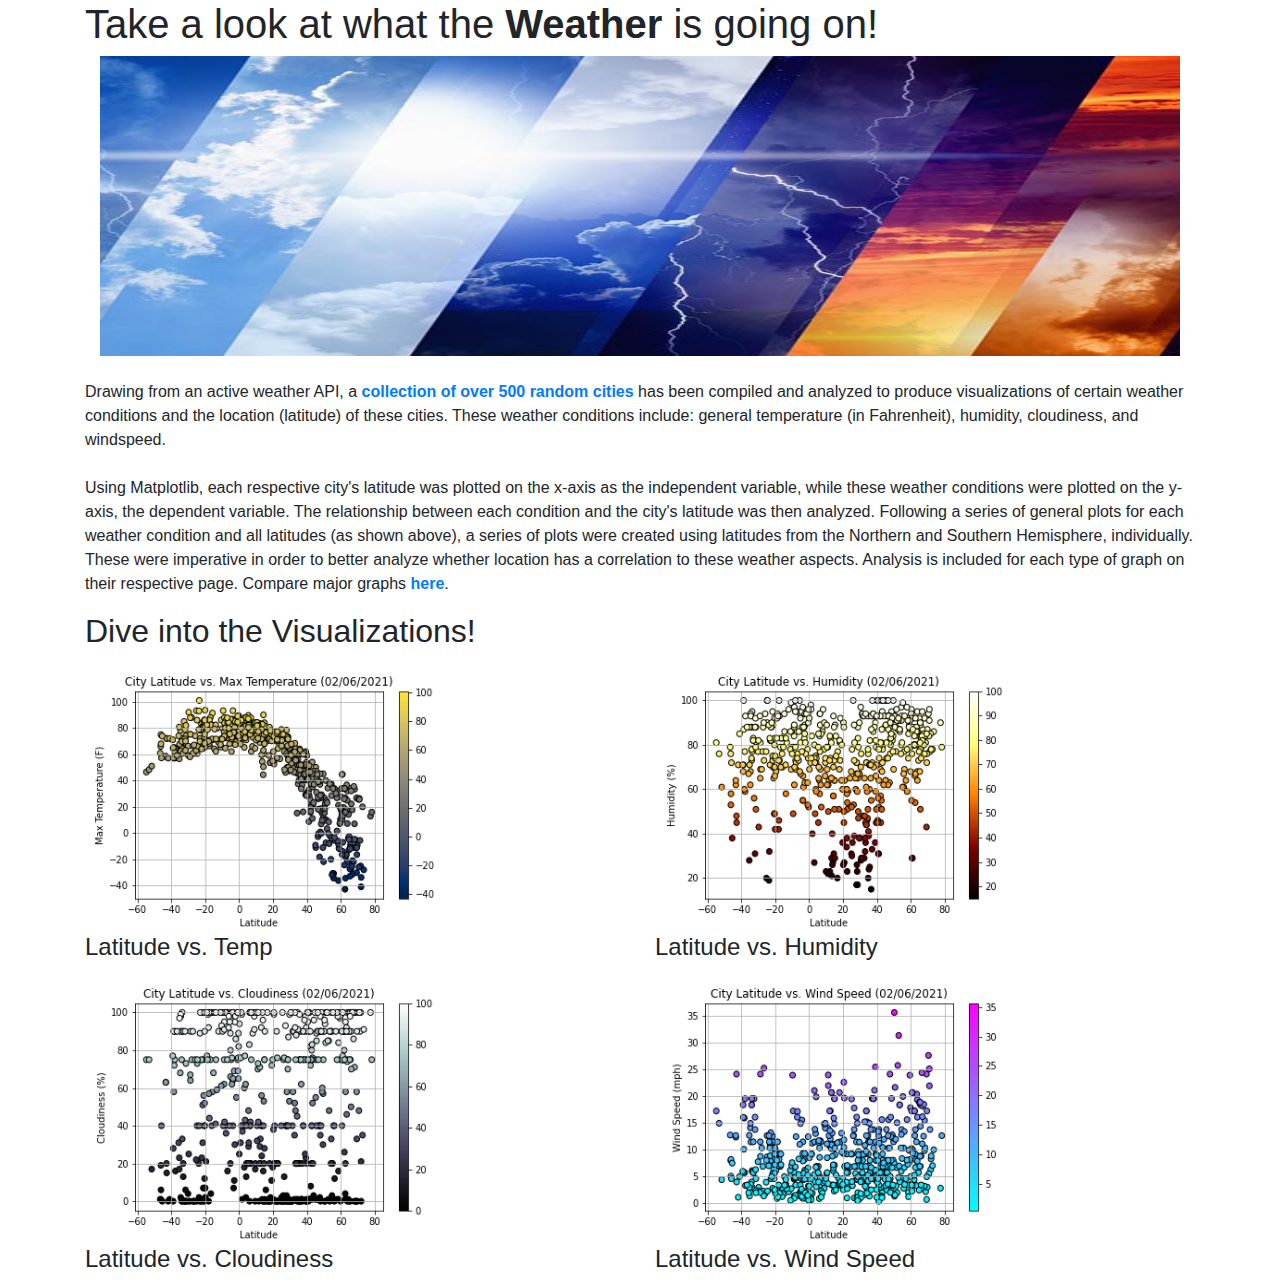
==== index.html @ 2630a7ca "editing" ====
<!DOCTYPE html>
<html lang="en-us">

<head>
  <meta charset="UTF-8">
  <title>Welcome!</title>
  <link rel="stylesheet" href="https://stackpath.bootstrapcdn.com/bootstrap/4.3.1/css/bootstrap.min.css" integrity="sha384-ggOyR0iXCbMQv3Xipma34MD+dH/1fQ784/j6cY/iJTQUOhcWr7x9JvoRxT2MZw1T" crossorigin="anonymous">
  <link rel="stylesheet" href="style.css">
</head>

<body>
<div class="container">
  <div class="row">
    <div class="col-md-12">
      <h1 class=header1 id=landing_page_header>Take a look at what the <strong>Weather</strong> is going on!</h1>
      <img class="col-md-12" id=weather_image src='Resources/weather.jpg' width=1000 height=300>
    </div>
  </div>

  <!--<div class="row">
    <div class="col-md-6">
      <img src='Visualizations/gen_graphs/lat_temp_plot.png'>
    </div>

    <div class="col-md-6">
      <img src='Visualizations/gen_graphs/lat_humidity_plot.png'>
    </div>

    <div class="col-md-6">
      <img src='Visualizations/gen_graphs/lat_cloudiness_plot.png'>
    </div>

    <div class="col-md-6">
      <img src='Visualizations/gen_graphs/lat_wind_speed_plot.png'>
    </div>
  </div> -->

    <div class="row">
      <div class="col-md-12">
          <p class=body id=landing_body> 
          <br>
          Drawing from an active weather API, a <a href = 'Assets/cities.html' target = '_blank'><strong> collection of over 500 random cities</strong></a> has been compiled and analyzed to produce visualizations of certain weather conditions and the location (latitude) of these cities. 
          These weather conditions include: general temperature (in Fahrenheit), humidity, cloudiness, and windspeed.
          <br>
          <br>
          Using Matplotlib, each respective city's latitude was plotted on the x-axis as the independent variable, while these weather conditions were plotted on the y-axis, the dependent variable.
          The relationship between each condition and the city's latitude was then analyzed.
          Following a series of general plots for each weather condition and all latitudes (as shown above), a series of plots were created using latitudes from the Northern and Southern Hemisphere, individually.
          These were imperative in order to better analyze whether location has a correlation to these weather aspects.
          Analysis is included for each type of graph on their respective page. 
          Compare major graphs <a href = 'Assets/all_figs.html' target = '_blank'><strong>here</strong></a>.
          </p> 
      </div>
    </div>

    <div class="row" id=grouped_graphs>
      <div class="col-md-12"> 
        <h2 class=header2 id=landing_into>Dive into the Visualizations!</h2>

    <div class="row">
      <div class="col-md-6" id=temp_image>
        <a href='Assets/temp.html' target = '_blank'> <img src='Visualizations/gen_graphs/lat_temp_plot.png' width="400" height="275"> </a>
        <h4>Latitude vs. Temp</h4>
      </div>
      <div class="col-md-6" id=hum_image>
        <a href='Assets/humidity.html' target = '_blank'> <img src='Visualizations/gen_graphs/lat_humidity_plot.png' width="400" height="275"> </a>
        <h4>Latitude vs. Humidity</h4>
      </div>
      <div class="col-md-6" id=cloud_image>
        <a href='Assets/cloudiness.html' target = '_blank'> <img src='Visualizations/gen_graphs/lat_cloudiness_plot.png' width="400" height="275"> </a>
        <h4>Latitude vs. Cloudiness</h4>
      </div>
      <div class="col-md-6" id=wind_image>
        <a href='Assets/wind_speed.html' target = '_blank'> <img src='Visualizations/gen_graphs/lat_wind_speed_plot.png' width="400" height="275"> </a>
        <h4>Latitude vs. Wind Speed</h4>
      </div>
    </div>
  
</body>

</html>
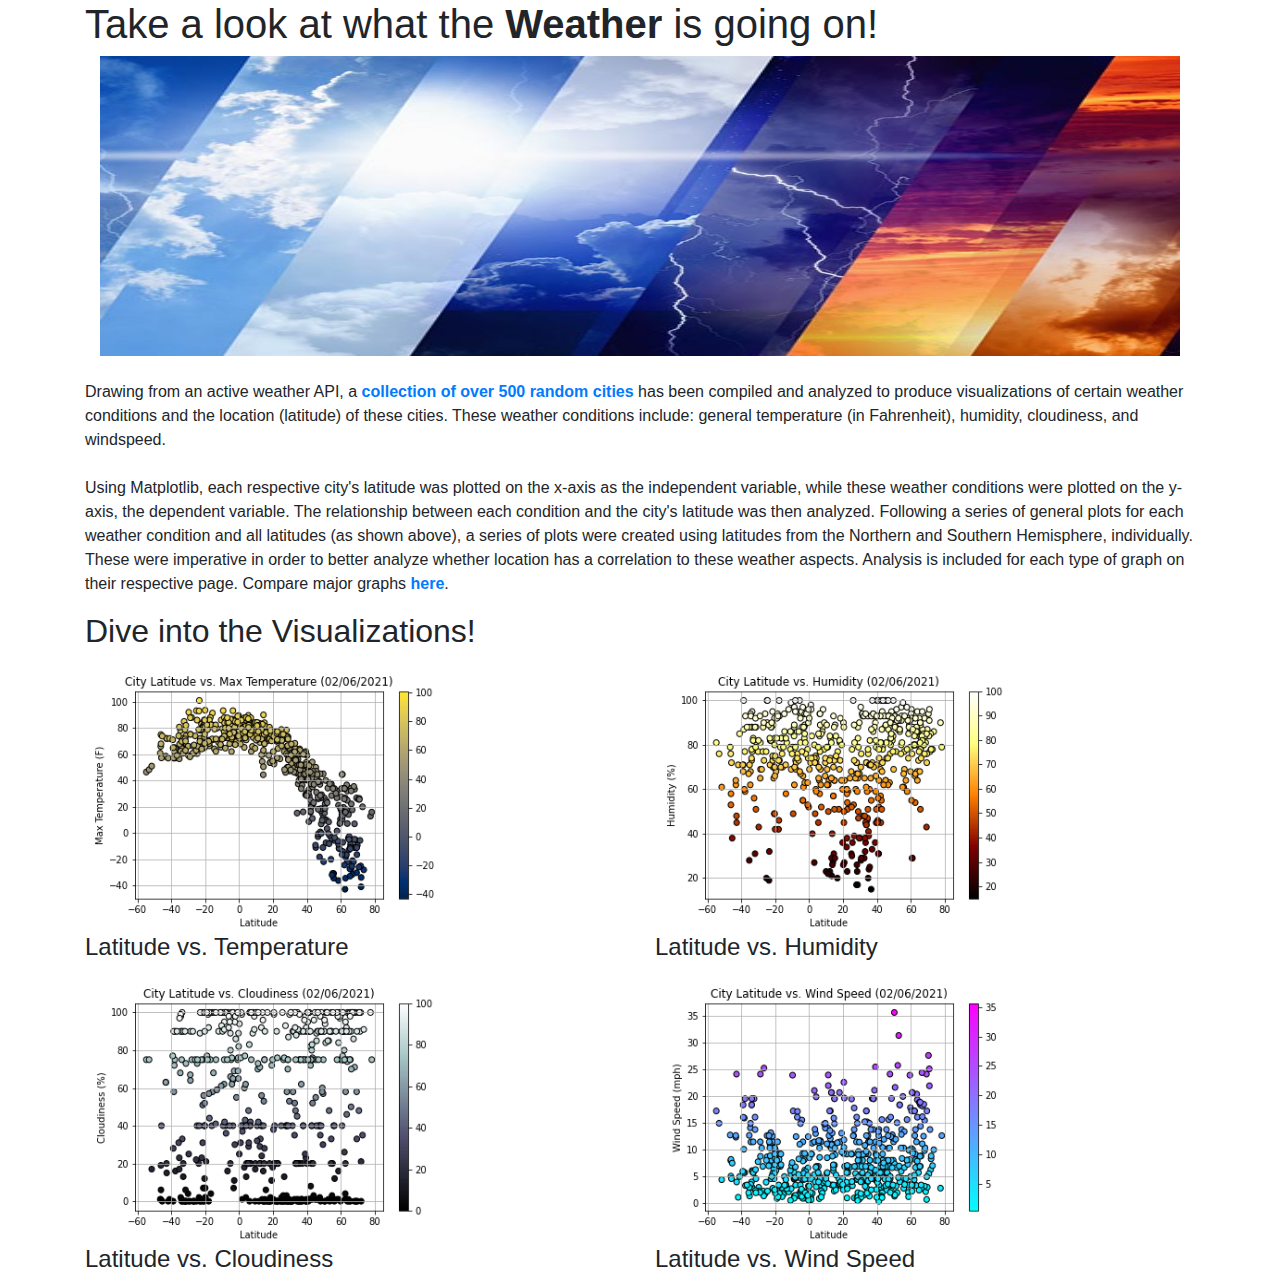
==== commit cef27f5d: "adding html data" ====
--- a/index.html
+++ b/index.html
@@ -60,7 +60,7 @@
     <div class="row">
       <div class="col-md-6" id=temp_image>
         <a href='Assets/temp.html' target = '_blank'> <img src='Visualizations/gen_graphs/lat_temp_plot.png' width="400" height="275"> </a>
-        <h4>Latitude vs. Temp</h4>
+        <h4>Latitude vs. Temperature</h4>
       </div>
       <div class="col-md-6" id=hum_image>
         <a href='Assets/humidity.html' target = '_blank'> <img src='Visualizations/gen_graphs/lat_humidity_plot.png' width="400" height="275"> </a>
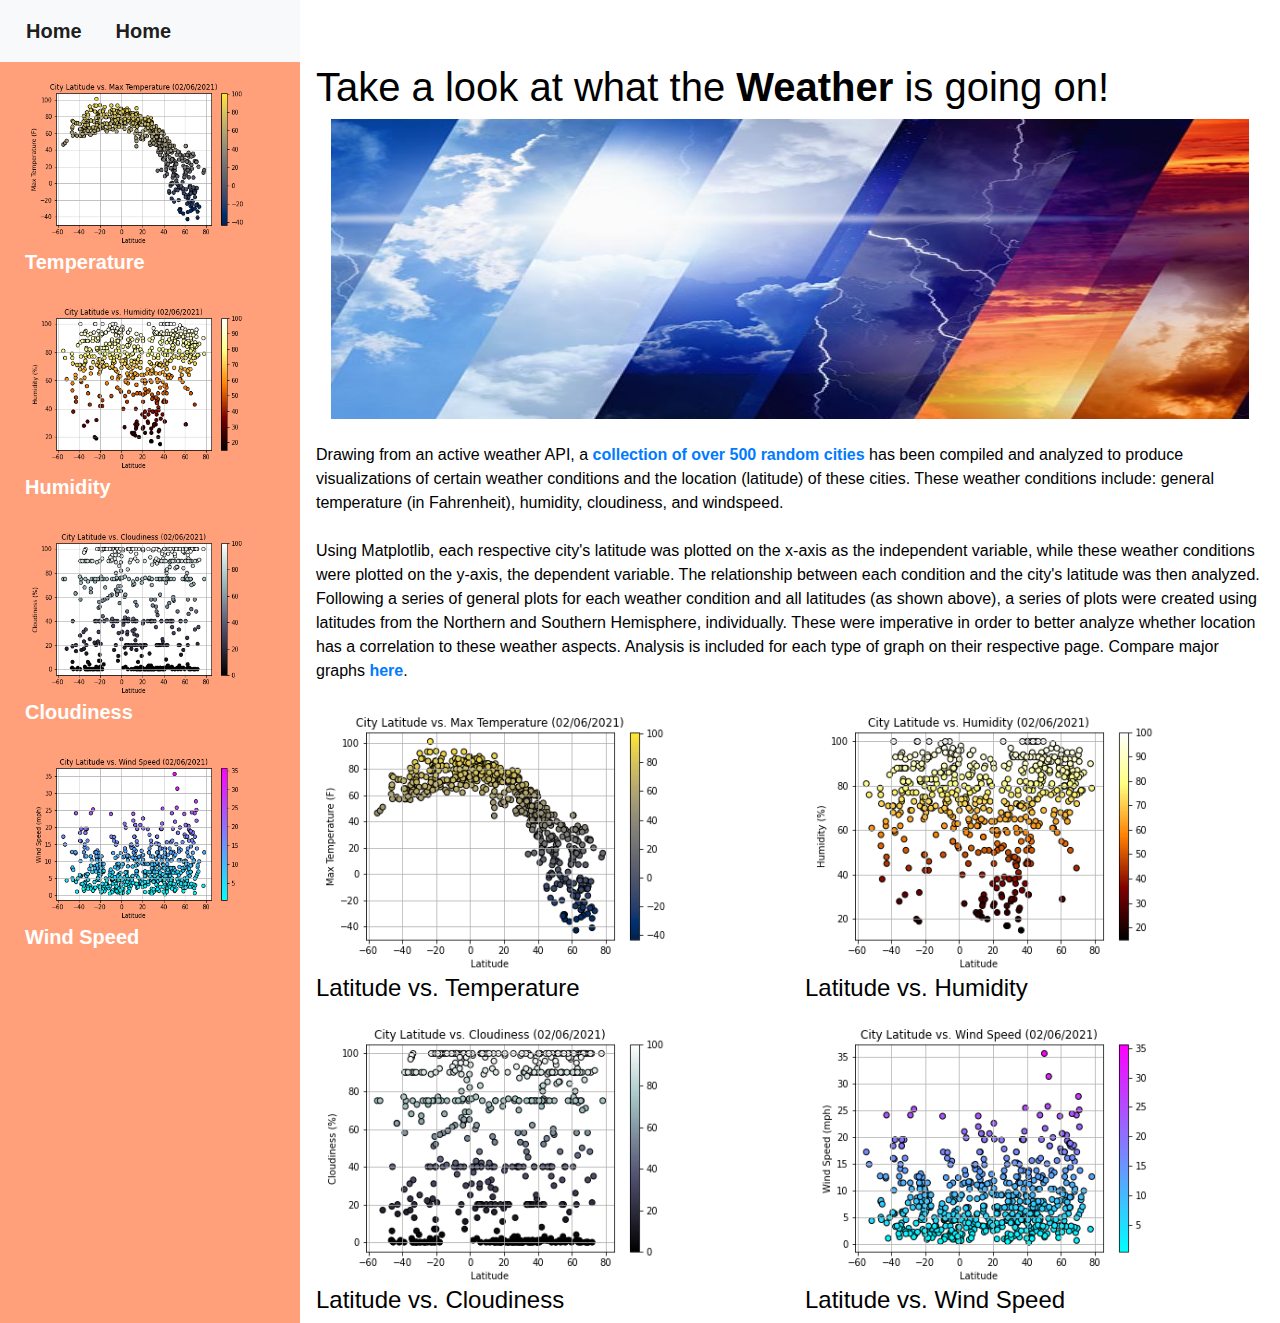
==== commit 9b3e9eda: "update" ====
--- a/index.html
+++ b/index.html
@@ -9,73 +9,106 @@
 </head>
 
 <body>
-<div class="container">
-  <div class="row">
-    <div class="col-md-12">
-      <h1 class=header1 id=landing_page_header>Take a look at what the <strong>Weather</strong> is going on!</h1>
-      <img class="col-md-12" id=weather_image src='Resources/weather.jpg' width=1000 height=300>
+  <nav class="navbar navbar-expand-lg navbar-light bg-light">
+    <a class="navbar-brand" href='index.html'>Home</a>
+    <button class="navbar-toggler" type="button" data-toggle="collapse" data-target="#navbarSupportedContent" aria-controls="navbarSupportedContent" aria-expanded="false" aria-label="Toggle navigation">
+      <span class="navbar-toggler-icon"></span>
+    </button>
+  
+    <div class="collapse navbar-collapse" id="navbarSupportedContent">
+      <ul class="navbar-nav mr-auto">
+        <li class="nav-item active">
+          <a class="nav-link" href="#">Home <span class="sr-only">(current)</span></a>
+        </li>
+        <li class="nav-item">
+          <a class="nav-link" href="#">Link</a>
+        </li>
+        <li class="nav-item dropdown">
+          <a class="nav-link dropdown-toggle" href="#" id="navbarDropdown" role="button" data-toggle="dropdown" aria-haspopup="true" aria-expanded="false">
+            Dropdown
+          </a>
+          <div class="dropdown-menu" aria-labelledby="navbarDropdown">
+            <a class="dropdown-item" href="#">Action</a>
+            <a class="dropdown-item" href="#">Another action</a>
+            <div class="dropdown-divider"></div>
+            <a class="dropdown-item" href="#">Something else here</a>
+          </div>
+        </li>
+        <li class="nav-item">
+          <a class="nav-link disabled" href="#">Disabled</a>
+        </li>
+      </ul>
     </div>
-  </div>
+  </nav>
 
-  <!--<div class="row">
-    <div class="col-md-6">
-      <img src='Visualizations/gen_graphs/lat_temp_plot.png'>
+  <nav class="sideBar">
+    <div class="col-md-3" id=temp_image>
+      <a href='Assets/temp.html'> <img src='Visualizations/gen_graphs/lat_temp_plot.png' width="250" height="175"> 
+      Temperature </a>
     </div>
+    <div class="col-md-3" id=hum_image>
+      <a href='Assets/humidity.html'> <img src='Visualizations/gen_graphs/lat_humidity_plot.png' width="250" height="175">
+      Humidity </a> 
+    </div>
+    <div class="col-md-3" id=cloud_image>
+      <a href='Assets/cloudiness.html'> <img src='Visualizations/gen_graphs/lat_cloudiness_plot.png' width="250" height="175">
+      Cloudiness </a>
+    </div>
+    <div class="col-md-3" id=wind_image>
+      <a href='Assets/wind_speed.html'> <img src='Visualizations/gen_graphs/lat_wind_speed_plot.png' width="250" height="175">
+      Wind Speed </a>
+      <br>
+      <br>
+    </div>
+  </nav>
 
-    <div class="col-md-6">
-      <img src='Visualizations/gen_graphs/lat_humidity_plot.png'>
-    </div>
+    <div class="content">
+      <div class='container'></div>
+      <div class="row">
+        <div class="col-md-12">
+          <h1 class=header1 id=landing_page_header>Take a look at what the <strong>Weather</strong> is going on!</h1>
+          <img class="col-md-12" id=weather_image src='Resources/weather.jpg' width=1000 height=300>
+        </div>
+      </div>
 
-    <div class="col-md-6">
-      <img src='Visualizations/gen_graphs/lat_cloudiness_plot.png'>
-    </div>
+        <div class="row">
+          <div class="col-md-12">
+              <p class=body id=landing_body> 
+              <br>
+              Drawing from an active weather API, a <a href = 'Assets/cities.html' target = '_blank'><strong> collection of over 500 random cities</strong></a> has been compiled and analyzed to produce visualizations of certain weather conditions and the location (latitude) of these cities. 
+              These weather conditions include: general temperature (in Fahrenheit), humidity, cloudiness, and windspeed.
+              <br>
+              <br>
+              Using Matplotlib, each respective city's latitude was plotted on the x-axis as the independent variable, while these weather conditions were plotted on the y-axis, the dependent variable.
+              The relationship between each condition and the city's latitude was then analyzed.
+              Following a series of general plots for each weather condition and all latitudes (as shown above), a series of plots were created using latitudes from the Northern and Southern Hemisphere, individually.
+              These were imperative in order to better analyze whether location has a correlation to these weather aspects.
+              Analysis is included for each type of graph on their respective page. 
+              Compare major graphs <a href = 'Assets/comparing_figs.html' target = '_blank'><strong>here</strong></a>.
+              </p> 
+          </div>
+        </div>
 
-    <div class="col-md-6">
-      <img src='Visualizations/gen_graphs/lat_wind_speed_plot.png'>
-    </div>
-  </div> -->
+        <div class="row">
+          <div class="col-md-6" id=temp_image>
+            <a href='Assets/temp.html' target = '_blank'> <img src='Visualizations/gen_graphs/lat_temp_plot.png' width="400" height="275"> </a>
+            <h4>Latitude vs. Temperature</h4>
+          </div>
+          <div class="col-md-6" id=hum_image>
+            <a href='Assets/humidity.html' target = '_blank'> <img src='Visualizations/gen_graphs/lat_humidity_plot.png' width="400" height="275"> </a>
+            <h4>Latitude vs. Humidity</h4>
+          </div>
+          <div class="col-md-6" id=cloud_image>
+            <a href='Assets/cloudiness.html' target = '_blank'> <img src='Visualizations/gen_graphs/lat_cloudiness_plot.png' width="400" height="275"> </a>
+            <h4>Latitude vs. Cloudiness</h4>
+          </div>
+          <div class="col-md-6" id=wind_image>
+            <a href='Assets/wind_speed.html' target = '_blank'> <img src='Visualizations/gen_graphs/lat_wind_speed_plot.png' width="400" height="275"> </a>
+            <h4>Latitude vs. Wind Speed</h4>
+          </div>
+        </div>
+      </div>
+        
+    </body>
 
-    <div class="row">
-      <div class="col-md-12">
-          <p class=body id=landing_body> 
-          <br>
-          Drawing from an active weather API, a <a href = 'Assets/cities.html' target = '_blank'><strong> collection of over 500 random cities</strong></a> has been compiled and analyzed to produce visualizations of certain weather conditions and the location (latitude) of these cities. 
-          These weather conditions include: general temperature (in Fahrenheit), humidity, cloudiness, and windspeed.
-          <br>
-          <br>
-          Using Matplotlib, each respective city's latitude was plotted on the x-axis as the independent variable, while these weather conditions were plotted on the y-axis, the dependent variable.
-          The relationship between each condition and the city's latitude was then analyzed.
-          Following a series of general plots for each weather condition and all latitudes (as shown above), a series of plots were created using latitudes from the Northern and Southern Hemisphere, individually.
-          These were imperative in order to better analyze whether location has a correlation to these weather aspects.
-          Analysis is included for each type of graph on their respective page. 
-          Compare major graphs <a href = 'Assets/all_figs.html' target = '_blank'><strong>here</strong></a>.
-          </p> 
-      </div>
-    </div>
-
-    <div class="row" id=grouped_graphs>
-      <div class="col-md-12"> 
-        <h2 class=header2 id=landing_into>Dive into the Visualizations!</h2>
-
-    <div class="row">
-      <div class="col-md-6" id=temp_image>
-        <a href='Assets/temp.html' target = '_blank'> <img src='Visualizations/gen_graphs/lat_temp_plot.png' width="400" height="275"> </a>
-        <h4>Latitude vs. Temperature</h4>
-      </div>
-      <div class="col-md-6" id=hum_image>
-        <a href='Assets/humidity.html' target = '_blank'> <img src='Visualizations/gen_graphs/lat_humidity_plot.png' width="400" height="275"> </a>
-        <h4>Latitude vs. Humidity</h4>
-      </div>
-      <div class="col-md-6" id=cloud_image>
-        <a href='Assets/cloudiness.html' target = '_blank'> <img src='Visualizations/gen_graphs/lat_cloudiness_plot.png' width="400" height="275"> </a>
-        <h4>Latitude vs. Cloudiness</h4>
-      </div>
-      <div class="col-md-6" id=wind_image>
-        <a href='Assets/wind_speed.html' target = '_blank'> <img src='Visualizations/gen_graphs/lat_wind_speed_plot.png' width="400" height="275"> </a>
-        <h4>Latitude vs. Wind Speed</h4>
-      </div>
-    </div>
-  
-</body>
-
-</html>+    </html>--- a/style.css
+++ b/style.css
@@ -0,0 +1,53 @@
+body {
+    margin: 0;
+    background-color:rgb(255, 255, 255);
+    color:black;
+ }
+
+ div.container = {
+     background-color:rgb(255,255,255)
+ }
+ nav {
+    margin: 0;
+    padding: 0;
+    width: 300px;
+    background-color:lightsalmon;
+    position: fixed;
+    height: 300%;
+    overflow: auto;
+ }
+ nav a {
+    display:block;
+    color: rgb(255, 255, 255);
+    font-weight: bolder;
+    font-size: 20px;
+    padding: 10px;
+    text-decoration:cornsilk;
+    width: 300px;
+    margin: center;
+ }
+ nav a.selected {
+    background-color:lightcoral;
+    color: rgb(255, 255, 255);
+    width: 300px
+ }
+ nav a:hover:not(.selected) {
+    background-color:lightpink;
+    color: cornsilk;
+    width: 150px
+ }
+ div.content {
+    margin-left: 300px;
+    padding: 1px 16px;
+    height: 1000px;
+ }
+ @media screen and (max-width: 700px) {
+ nav {
+    width: 100%;
+    height: auto;
+    position:relative;
+ }
+ nav a {float: left;}
+ div.content {margin: 0;
+}
+ }
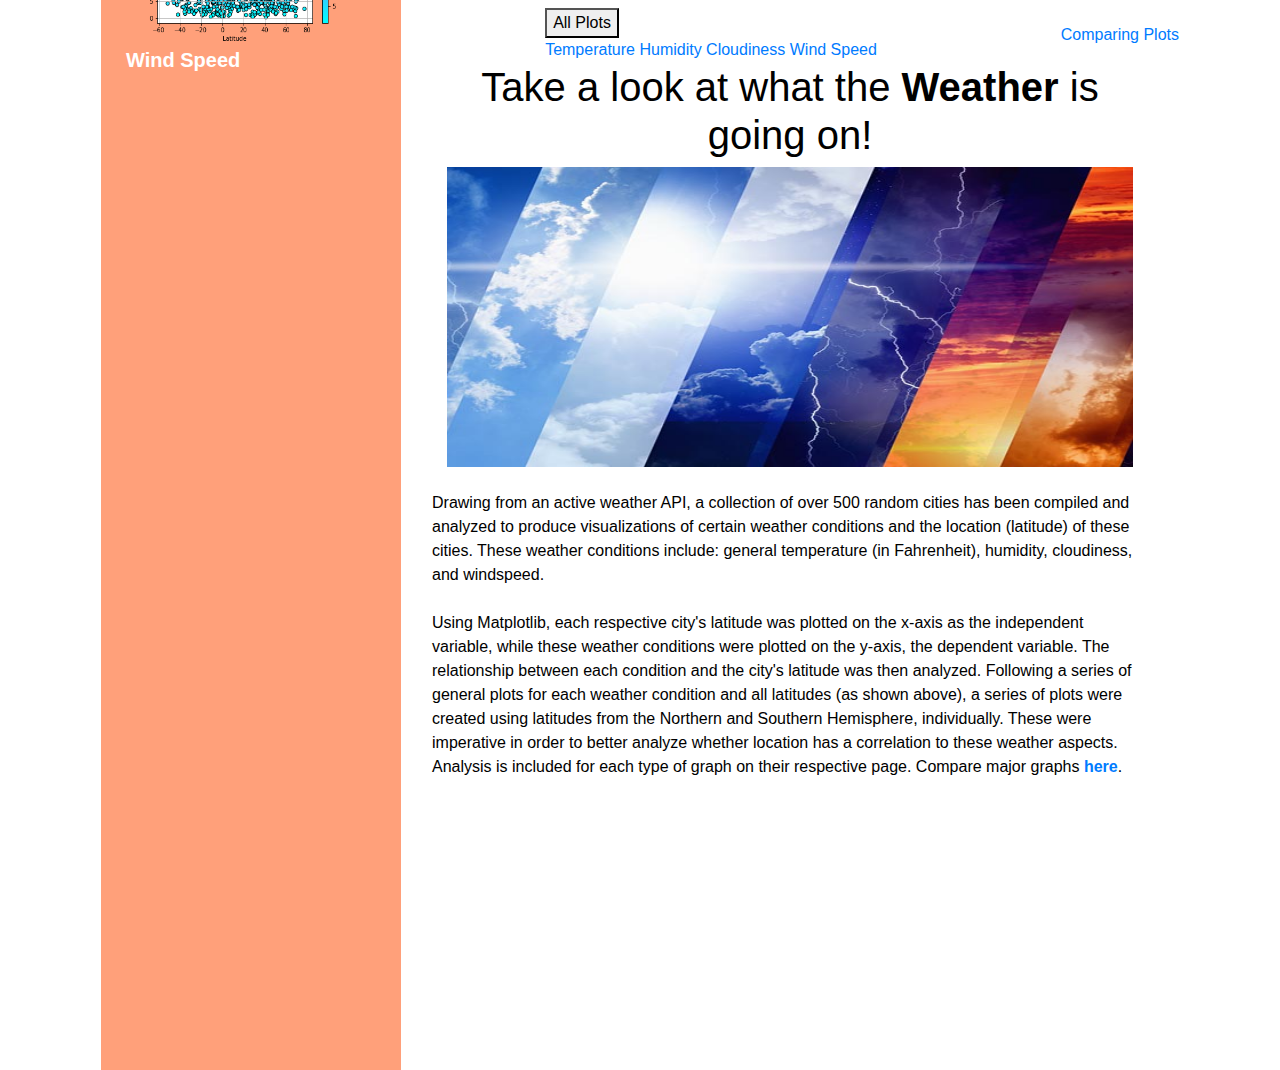
==== commit 3f09ca63: "still having trouble" ====
--- a/index.html
+++ b/index.html
@@ -8,74 +8,54 @@
   <link rel="stylesheet" href="style.css">
 </head>
 
-<body>
-  <nav class="navbar navbar-expand-lg navbar-light bg-light">
-    <a class="navbar-brand" href='index.html'>Home</a>
-    <button class="navbar-toggler" type="button" data-toggle="collapse" data-target="#navbarSupportedContent" aria-controls="navbarSupportedContent" aria-expanded="false" aria-label="Toggle navigation">
-      <span class="navbar-toggler-icon"></span>
-    </button>
-  
-    <div class="collapse navbar-collapse" id="navbarSupportedContent">
-      <ul class="navbar-nav mr-auto">
-        <li class="nav-item active">
-          <a class="nav-link" href="#">Home <span class="sr-only">(current)</span></a>
-        </li>
-        <li class="nav-item">
-          <a class="nav-link" href="#">Link</a>
-        </li>
-        <li class="nav-item dropdown">
-          <a class="nav-link dropdown-toggle" href="#" id="navbarDropdown" role="button" data-toggle="dropdown" aria-haspopup="true" aria-expanded="false">
-            Dropdown
-          </a>
-          <div class="dropdown-menu" aria-labelledby="navbarDropdown">
-            <a class="dropdown-item" href="#">Action</a>
-            <a class="dropdown-item" href="#">Another action</a>
-            <div class="dropdown-divider"></div>
-            <a class="dropdown-item" href="#">Something else here</a>
-          </div>
-        </li>
-        <li class="nav-item">
-          <a class="nav-link disabled" href="#">Disabled</a>
-        </li>
-      </ul>
+<div class="container">
+  <div class="navbar">
+    <a href="#home">Home</a>
+    <a href="#news">Data</a>
+    <div class="dropdown">
+      <button class="dropbtn">All Plots
+        <i class="fa fa-caret-down"></i>
+      </button>
+      <div class="dropdown-content">
+        <a href="#">Temperature</a>
+        <a href="#">Humidity</a>
+        <a href="#">Cloudiness</a>
+        <a href="#">Wind Speed</a>
+      </class>
     </div>
-  </nav>
+  </div>
+  <a href="#news">Comparing Plots</a>
 
-  <nav class="sideBar">
-    <div class="col-md-3" id=temp_image>
-      <a href='Assets/temp.html'> <img src='Visualizations/gen_graphs/lat_temp_plot.png' width="250" height="175"> 
-      Temperature </a>
-    </div>
-    <div class="col-md-3" id=hum_image>
-      <a href='Assets/humidity.html'> <img src='Visualizations/gen_graphs/lat_humidity_plot.png' width="250" height="175">
-      Humidity </a> 
-    </div>
-    <div class="col-md-3" id=cloud_image>
-      <a href='Assets/cloudiness.html'> <img src='Visualizations/gen_graphs/lat_cloudiness_plot.png' width="250" height="175">
-      Cloudiness </a>
-    </div>
-    <div class="col-md-3" id=wind_image>
-      <a href='Assets/wind_speed.html'> <img src='Visualizations/gen_graphs/lat_wind_speed_plot.png' width="250" height="175">
-      Wind Speed </a>
-      <br>
-      <br>
-    </div>
-  </nav>
+      <nav class="sideBar">
+        <div class="col-md-2" id=temp_image>
+          <a href='Assets/temp.html'> <img src='Visualizations/gen_graphs/lat_temp_plot.png' width="250" height="175"> 
+          Temperature </a>
+        </div>
+        <div class="col-md-2" id=hum_image>
+          <a href='Assets/humidity.html'> <img src='Visualizations/gen_graphs/lat_humidity_plot.png' width="250" height="175">
+          Humidity </a> 
+        </div>
+        <div class="col-md-2" id=cloud_image>
+          <a href='Assets/cloudiness.html'> <img src='Visualizations/gen_graphs/lat_cloudiness_plot.png' width="250" height="175">
+          Cloudiness </a>
+        </div>
+        <div class="col-md-2" id=wind_image>
+          <a href='Assets/wind_speed.html'> <img src='Visualizations/gen_graphs/lat_wind_speed_plot.png' width="250" height="175">
+          Wind Speed </a>
+        </div>
+      </nav>
 
-    <div class="content">
-      <div class='container'></div>
-      <div class="row">
+      <div class='content'>
         <div class="col-md-12">
-          <h1 class=header1 id=landing_page_header>Take a look at what the <strong>Weather</strong> is going on!</h1>
+          <h1 class=header1 id=landing_page_header><center>Take a look at what the <strong>Weather</strong> is going on!</center></h1>
           <img class="col-md-12" id=weather_image src='Resources/weather.jpg' width=1000 height=300>
-        </div>
-      </div>
+        
 
         <div class="row">
           <div class="col-md-12">
               <p class=body id=landing_body> 
               <br>
-              Drawing from an active weather API, a <a href = 'Assets/cities.html' target = '_blank'><strong> collection of over 500 random cities</strong></a> has been compiled and analyzed to produce visualizations of certain weather conditions and the location (latitude) of these cities. 
+              Drawing from an active weather API, a collection of over 500 random cities has been compiled and analyzed to produce visualizations of certain weather conditions and the location (latitude) of these cities. 
               These weather conditions include: general temperature (in Fahrenheit), humidity, cloudiness, and windspeed.
               <br>
               <br>
@@ -88,26 +68,8 @@
               </p> 
           </div>
         </div>
-
-        <div class="row">
-          <div class="col-md-6" id=temp_image>
-            <a href='Assets/temp.html' target = '_blank'> <img src='Visualizations/gen_graphs/lat_temp_plot.png' width="400" height="275"> </a>
-            <h4>Latitude vs. Temperature</h4>
-          </div>
-          <div class="col-md-6" id=hum_image>
-            <a href='Assets/humidity.html' target = '_blank'> <img src='Visualizations/gen_graphs/lat_humidity_plot.png' width="400" height="275"> </a>
-            <h4>Latitude vs. Humidity</h4>
-          </div>
-          <div class="col-md-6" id=cloud_image>
-            <a href='Assets/cloudiness.html' target = '_blank'> <img src='Visualizations/gen_graphs/lat_cloudiness_plot.png' width="400" height="275"> </a>
-            <h4>Latitude vs. Cloudiness</h4>
-          </div>
-          <div class="col-md-6" id=wind_image>
-            <a href='Assets/wind_speed.html' target = '_blank'> <img src='Visualizations/gen_graphs/lat_wind_speed_plot.png' width="400" height="275"> </a>
-            <h4>Latitude vs. Wind Speed</h4>
-          </div>
-        </div>
       </div>
+    </div>
         
     </body>
 
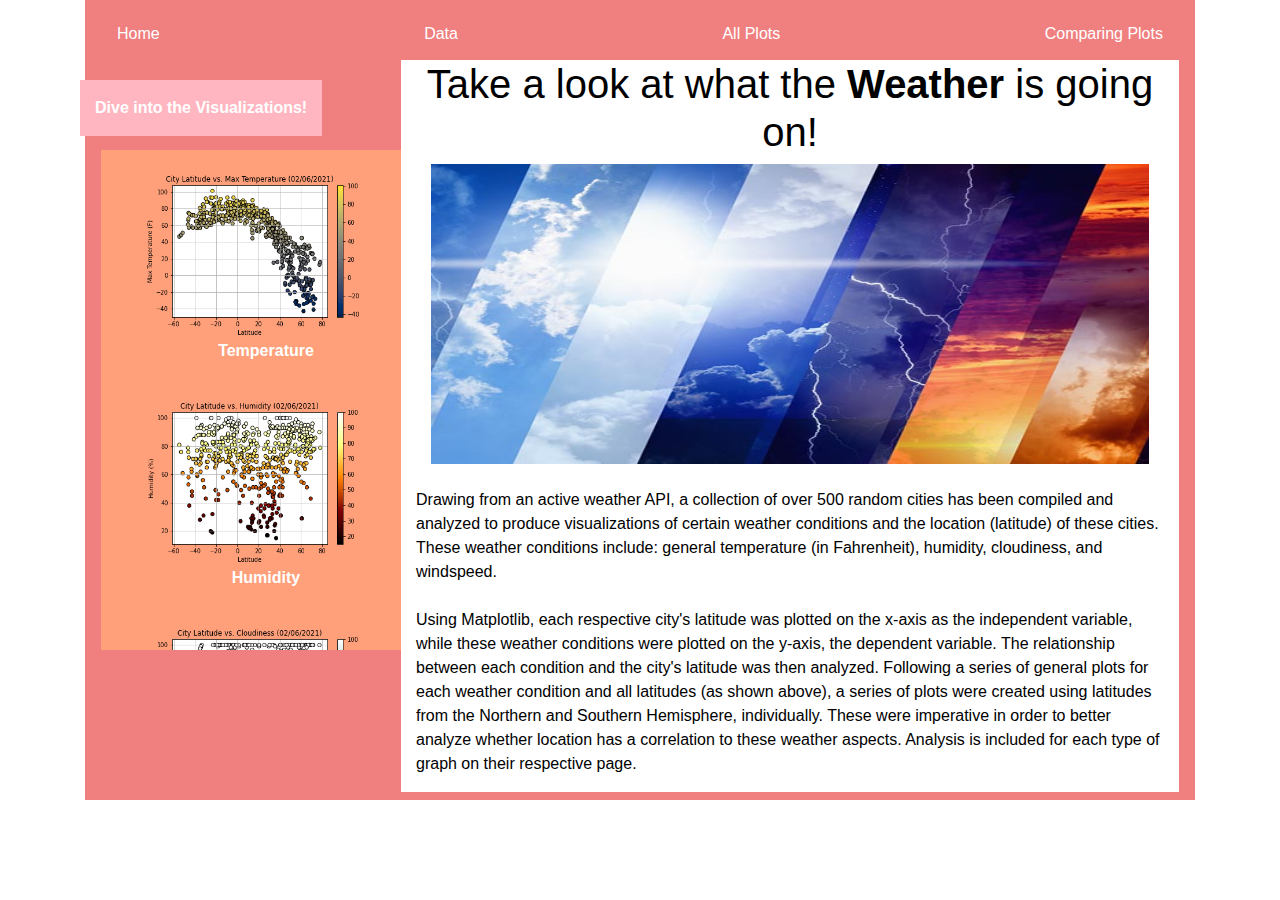
==== commit 146aa646: "finished cities and index" ====
--- a/index.html
+++ b/index.html
@@ -10,36 +10,42 @@
 
 <div class="container">
   <div class="navbar">
-    <a href="#home">Home</a>
-    <a href="#news">Data</a>
+    <a href="index.html">Home</a>
+    <a href="Assets/cities.html">Data</a>
     <div class="dropdown">
       <button class="dropbtn">All Plots
         <i class="fa fa-caret-down"></i>
       </button>
       <div class="dropdown-content">
-        <a href="#">Temperature</a>
-        <a href="#">Humidity</a>
-        <a href="#">Cloudiness</a>
-        <a href="#">Wind Speed</a>
+        <a href="Assets/temp.html">Temperature</a>
+        <a href="Assets/humidity.html">Humidity</a>
+        <a href="Assets/cloudiness.html">Cloudiness</a>
+        <a href="Assets/wind_speed.html">Wind Speed</a>
       </class>
     </div>
   </div>
-  <a href="#news">Comparing Plots</a>
+  <a href="Assets/comparing_figs.html">Comparing Plots</a>
 
+  <body>
+    <div class='container2'>
+      <div class='col-md-12'>
+        <p><strong><center>Dive into the Visualizations!</center></strong></p>
+      </div>
+    </div>
       <nav class="sideBar">
-        <div class="col-md-2" id=temp_image>
+        <div class="col-md-6" id=temp_image>
           <a href='Assets/temp.html'> <img src='Visualizations/gen_graphs/lat_temp_plot.png' width="250" height="175"> 
           Temperature </a>
         </div>
-        <div class="col-md-2" id=hum_image>
+        <div class="col-md-6" id=hum_image>
           <a href='Assets/humidity.html'> <img src='Visualizations/gen_graphs/lat_humidity_plot.png' width="250" height="175">
           Humidity </a> 
         </div>
-        <div class="col-md-2" id=cloud_image>
+        <div class="col-md-6" id=cloud_image>
           <a href='Assets/cloudiness.html'> <img src='Visualizations/gen_graphs/lat_cloudiness_plot.png' width="250" height="175">
           Cloudiness </a>
         </div>
-        <div class="col-md-2" id=wind_image>
+        <div class="col-md-6" id=wind_image>
           <a href='Assets/wind_speed.html'> <img src='Visualizations/gen_graphs/lat_wind_speed_plot.png' width="250" height="175">
           Wind Speed </a>
         </div>
@@ -63,8 +69,7 @@
               The relationship between each condition and the city's latitude was then analyzed.
               Following a series of general plots for each weather condition and all latitudes (as shown above), a series of plots were created using latitudes from the Northern and Southern Hemisphere, individually.
               These were imperative in order to better analyze whether location has a correlation to these weather aspects.
-              Analysis is included for each type of graph on their respective page. 
-              Compare major graphs <a href = 'Assets/comparing_figs.html' target = '_blank'><strong>here</strong></a>.
+              Analysis is included for each type of graph on their respective page.
               </p> 
           </div>
         </div>
--- a/style.css
+++ b/style.css
@@ -2,18 +2,39 @@
     margin: 0;
     background-color:rgb(255, 255, 255);
     color:black;
+    width: 100%
  }
 
- div.container = {
-     background-color:rgb(255,255,255)
+ div.container2{
+     color:white;
+     background-color:lightpink;
+     position:fixed; 
+     left:80px; 
+     top:80px
+     }
+
+ div.container {
+     background-color:rgb(255,255,255);
+     width: 500%
  }
+nav.sidebar{
+    height:300px;
+    top: 70px
+}
+
+ nav.navbar {
+    background-color:transparent;
+    color:rgb(255, 255, 255);
+    height: 100%;
+    position: relative;}
+
  nav {
     margin: 0;
     padding: 0;
     width: 300px;
     background-color:lightsalmon;
-    position: fixed;
-    height: 300%;
+    position:fixed;
+    height: 500px;
     overflow: auto;
  }
  nav a {
@@ -24,7 +45,7 @@
     padding: 10px;
     text-decoration:cornsilk;
     width: 300px;
-    margin: center;
+    margin: center
  }
  nav a.selected {
     background-color:lightcoral;
@@ -38,10 +59,12 @@
  }
  div.content {
     margin-left: 300px;
-    padding: 1px 16px;
-    height: 1000px;
+    padding: 0px 0px;
+    height: 100%;
+    width: 300;
+    background-color: white;
  }
- @media screen and (max-width: 700px) {
+ @media screen and (max-width: 950px) {
  nav {
     width: 100%;
     height: auto;
@@ -49,5 +72,115 @@
  }
  nav a {float: left;}
  div.content {margin: 0;
+    width:100%
 }
  }
+
+/* Navbar container */
+.navbar {
+    overflow: hidden;
+    background-color:lightcoral;
+    font-family: Arial;
+  }
+  
+  /* Links inside the navbar */
+  .navbar a {
+    float: left;
+    font-size: 16px;
+    color: white;
+    text-align: center;
+    padding: 14px 16px;
+    text-decoration: cornsilk;
+  }
+  
+  /* The dropdown container */
+  .dropdown {
+    float: left;
+    overflow:initial;
+  }
+  
+  /* Dropdown button */
+  .dropdown .dropbtn {
+    font-size: 16px;
+    border: none;
+    outline: none;
+    color: white;
+    padding: 14px 16px;
+    background-color: inherit;
+    font-family: inherit; /* Important for vertical align on mobile phones */
+    margin: 0; /* Important for vertical align on mobile phones */
+  }
+  
+  .navbar a:hover, .dropdown:hover .dropbtn {
+    background-color:lightpink;
+  }
+  
+  /* Dropdown content (hidden by default) */
+  .dropdown-content {
+    display: none;
+    position: absolute;
+    background-color: #f9f9f9;
+    min-width: 160px;
+    box-shadow: 0px 8px 16px 0px rgba(0,0,0,0.2);
+    z-index: 1;
+  }
+  
+  /* Links inside the dropdown */
+  .dropdown-content a {
+    float: none;
+    color: black;
+    padding: 12px 16px;
+    text-decoration: none;
+    display: block;
+    text-align: left;
+  }
+  
+  /* Add a grey background color to dropdown links on hover */
+  .dropdown-content a:hover {
+    background-color: #ddd;
+  }
+  
+  /* Show the dropdown menu on hover */
+  .dropdown:hover .dropdown-content {
+    display: block;
+  }
+
+  @media (max-width: 700px) {
+    .navbar-header {
+        float: none;
+    }
+    .navbar-left,.navbar-right {
+        float: none !important;
+    }
+    .navbar-toggle {
+        display: block;
+    }
+    .navbar-collapse {
+        border-top: 1px solid transparent;
+        box-shadow: inset 0 1px 0 rgba(255,255,255,0.1);
+    }
+    .navbar-fixed-top {
+        top: 0;
+        border-width: 0 0 1px;
+    }
+    .navbar-collapse.collapse {
+        display: none!important;
+    }
+    .navbar-nav {
+        float: none!important;
+        margin-top: 7.5px;
+    }
+    .navbar-nav>li {
+        float: none;
+    }
+    .navbar-nav>li>a {
+        padding-top: 10px;
+        padding-bottom: 10px;
+    }
+    .collapse.in{
+        display:block !important;
+    }
+  }
+ 
+ 
+ 
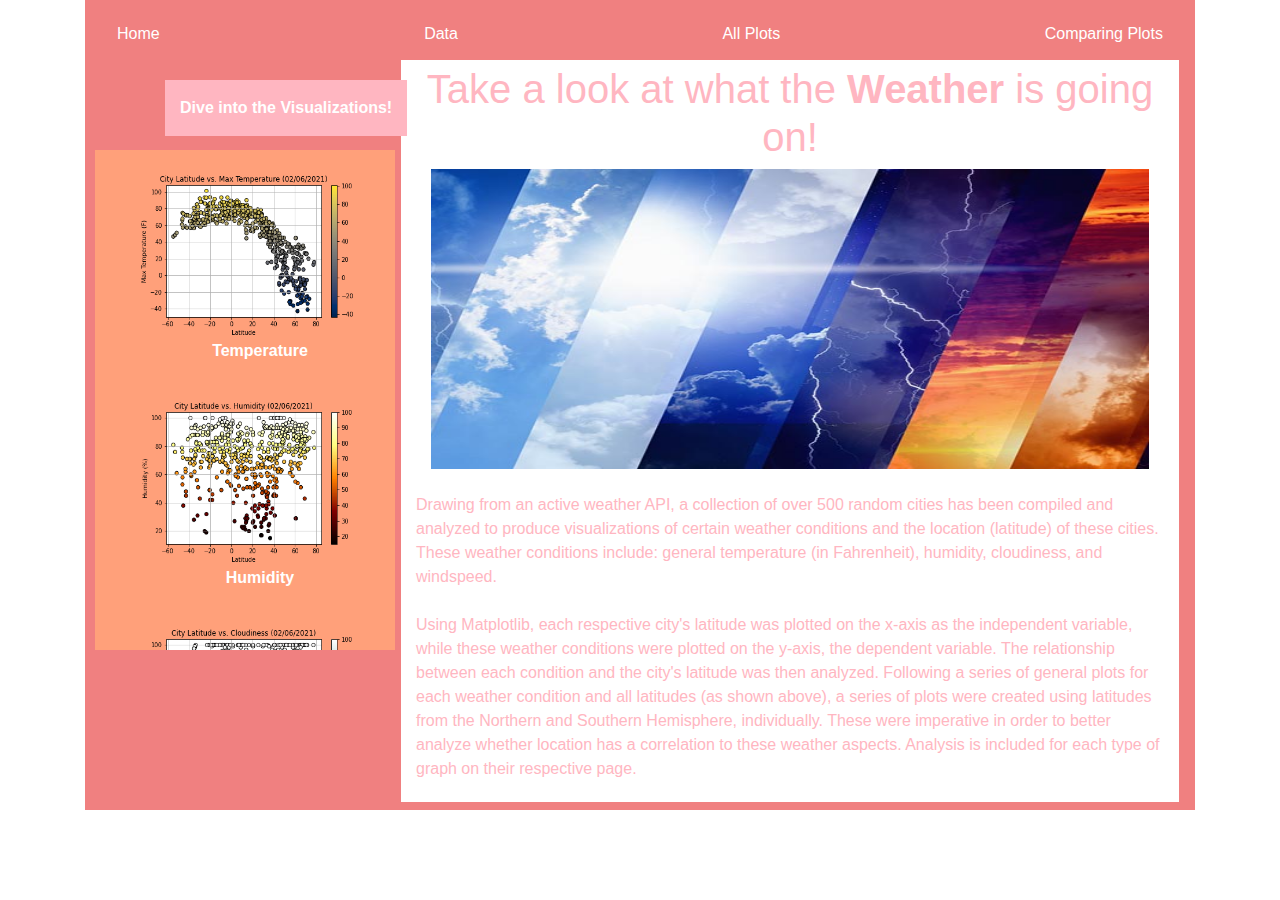
==== commit 26a5327f: "update" ====
--- a/index.html
+++ b/index.html
@@ -32,6 +32,8 @@
         <p><strong><center>Dive into the Visualizations!</center></strong></p>
       </div>
     </div>
+
+    <div class="side_container">
       <nav class="sideBar">
         <div class="col-md-6" id=temp_image>
           <a href='Assets/temp.html'> <img src='Visualizations/gen_graphs/lat_temp_plot.png' width="250" height="175"> 
@@ -50,6 +52,7 @@
           Wind Speed </a>
         </div>
       </nav>
+      </div>
 
       <div class='content'>
         <div class="col-md-12">
--- a/style.css
+++ b/style.css
@@ -1,32 +1,47 @@
 body {
     margin: 0;
     background-color:rgb(255, 255, 255);
-    color:black;
-    width: 100%
+    color:lightpink;
+    width: 100%;
+    font-family:Arial, Helvetica, sans-serif
  }
 
  div.container2{
      color:white;
-     background-color:lightpink;
-     position:fixed; 
+     background-color:lightpink; 
+     position:absolute;
      left:80px; 
-     top:80px
+     top:80px;
+     font-family:Arial, Helvetica, sans-serif
      }
 
  div.container {
      background-color:rgb(255,255,255);
-     width: 500%
- }
-nav.sidebar{
-    height:300px;
-    top: 70px
+     width: 500%;
+     font-family:Arial, Helvetica, sans-serif
+ }
+
+ nav.sidebar{
+  height:300px;
+  top: 10px;
+  position:fixed
+}
+
+
+div.side_container{
+  left:10px; 
+   top:150px;
+   position:absolute;
+   width: 50%
 }
 
  nav.navbar {
     background-color:transparent;
     color:rgb(255, 255, 255);
     height: 100%;
-    position: relative;}
+    position: relative;
+    font-family:Arial, Helvetica, sans-serif
+}
 
  nav {
     margin: 0;
@@ -36,6 +51,7 @@
     position:fixed;
     height: 500px;
     overflow: auto;
+    font-family:Arial, Helvetica, sans-serif
  }
  nav a {
     display:block;
@@ -59,21 +75,11 @@
  }
  div.content {
     margin-left: 300px;
-    padding: 0px 0px;
+    padding: 5px 0px;
     height: 100%;
     width: 300;
     background-color: white;
- }
- @media screen and (max-width: 950px) {
- nav {
-    width: 100%;
-    height: auto;
-    position:relative;
- }
- nav a {float: left;}
- div.content {margin: 0;
-    width:100%
-}
+    font-family:Arial, Helvetica, sans-serif
  }
 
 /* Navbar container */
@@ -145,42 +151,59 @@
     display: block;
   }
 
-  @media (max-width: 700px) {
-    .navbar-header {
-        float: none;
+  @media screen and (max-width: 950px) {
+    nav {
+       width: 100%;
+       height: auto;
+       position:relative;
     }
-    .navbar-left,.navbar-right {
-        float: none !important;
+    nav a {
+      float: middle
+   }
+   
+    div.content {
+       margin:0;
+       width:100%;
+   }
+  
+   div.dropdown{
+      margin-left:auto;
+      margin-right:auto
+   }
+   
+   div.side_container {
+    position: relative;
+    top: 5px;
+    width:100%;
+    height:75%;
+    margin-left:auto;
+    margin-right:auto
+   }
+  
+   .navbar a {
+     float: none;
+     width: 100%;
+   }
+   
+   div.container2{
+    display:none
+   }
+  
+   div.content2{
+    width:100%;
+    display: flex
+   }
+  
+   #cities_table{
+   overflow-x: scroll;
+   width:100%
+   
+   }
+  
+   
     }
-    .navbar-toggle {
-        display: block;
-    }
-    .navbar-collapse {
-        border-top: 1px solid transparent;
-        box-shadow: inset 0 1px 0 rgba(255,255,255,0.1);
-    }
-    .navbar-fixed-top {
-        top: 0;
-        border-width: 0 0 1px;
-    }
-    .navbar-collapse.collapse {
-        display: none!important;
-    }
-    .navbar-nav {
-        float: none!important;
-        margin-top: 7.5px;
-    }
-    .navbar-nav>li {
-        float: none;
-    }
-    .navbar-nav>li>a {
-        padding-top: 10px;
-        padding-bottom: 10px;
-    }
-    .collapse.in{
-        display:block !important;
-    }
-  }
+  
+
  
  
  
